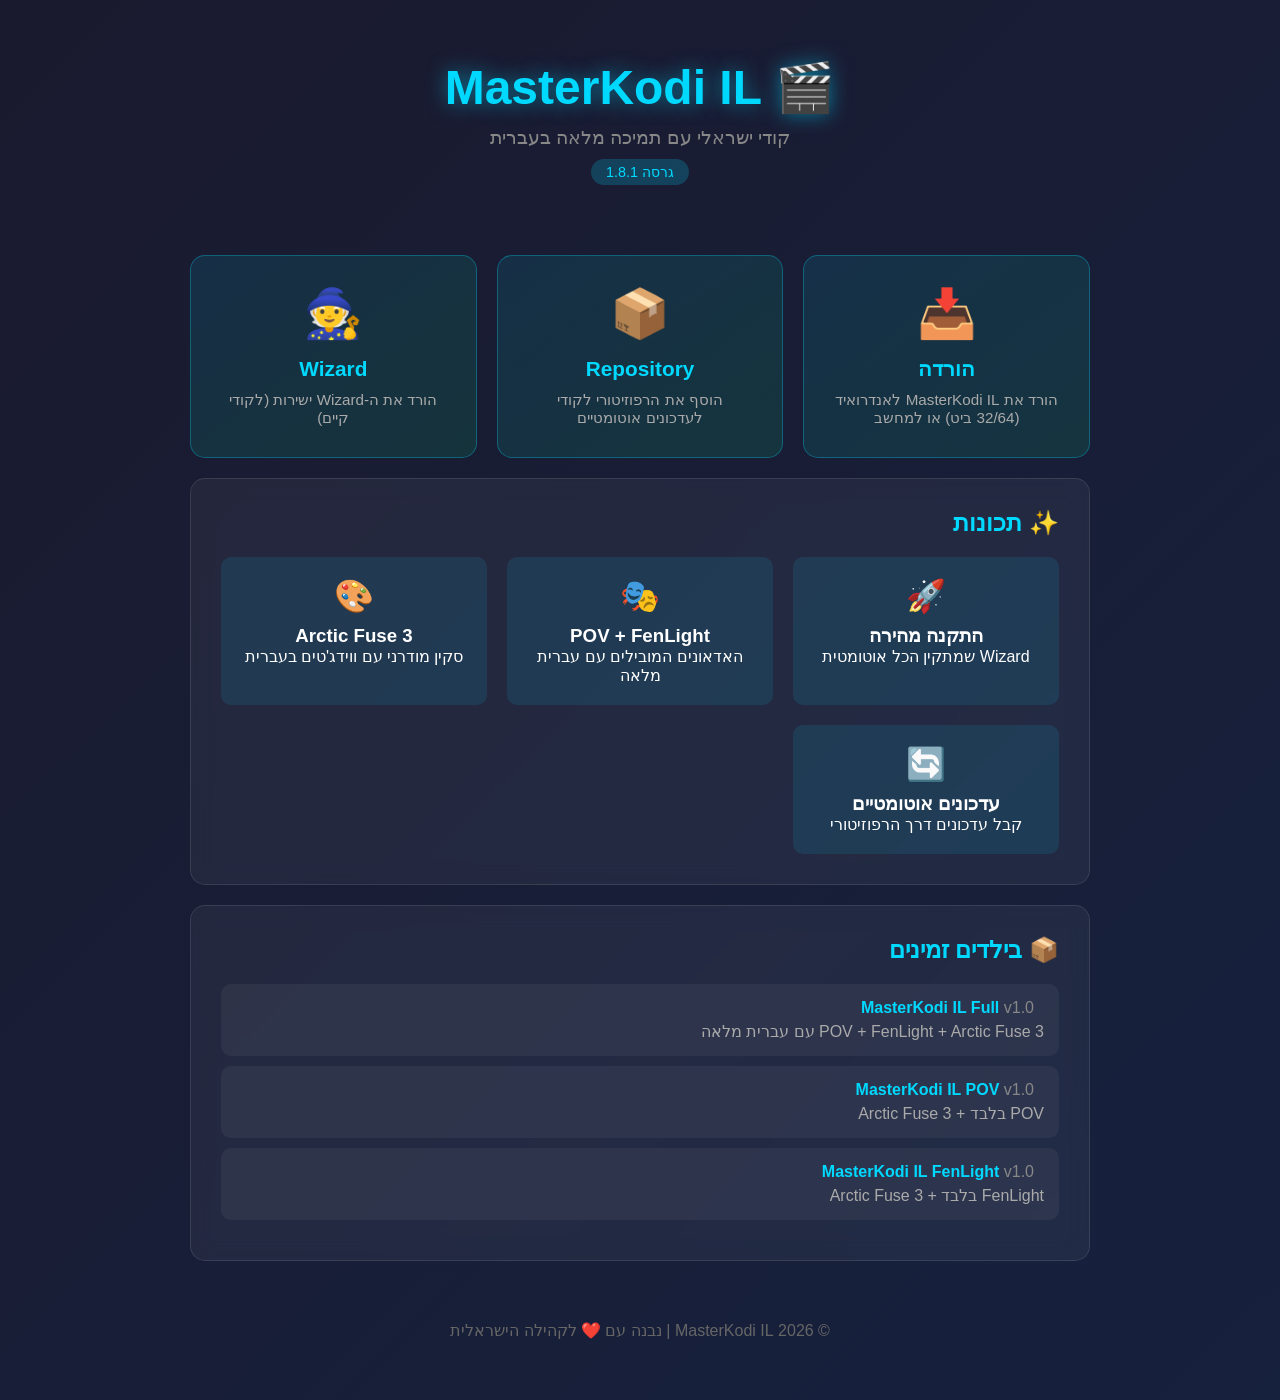
==== index.html @ cc1a4acd "Add MasterKodi IL repository and wizard files - Created repository.masterkodi.il.zip containing the " ====
<!DOCTYPE html>
<html lang="he" dir="rtl">
<head>
    <meta charset="UTF-8">
    <meta name="viewport" content="width=device-width, initial-scale=1.0">
    <title>MasterKodi IL</title>
    <style>
        * { margin: 0; padding: 0; box-sizing: border-box; }
        body {
            font-family: 'Segoe UI', Tahoma, Geneva, Verdana, sans-serif;
            background: linear-gradient(135deg, #1a1a2e 0%, #16213e 100%);
            color: #fff;
            min-height: 100vh;
            padding: 20px;
        }
        .container { max-width: 900px; margin: 0 auto; }
        header { text-align: center; padding: 40px 0; }
        h1 {
            font-size: 3em;
            color: #00d9ff;
            margin-bottom: 10px;
            text-shadow: 0 0 20px rgba(0, 217, 255, 0.5);
        }
        .subtitle { color: #888; font-size: 1.2em; }
        .section {
            background: rgba(255, 255, 255, 0.05);
            border-radius: 15px;
            padding: 30px;
            margin: 20px 0;
            backdrop-filter: blur(10px);
            border: 1px solid rgba(255, 255, 255, 0.1);
        }
        .section h2 { color: #00d9ff; margin-bottom: 20px; font-size: 1.5em; }
        .nav-grid {
            display: grid;
            grid-template-columns: repeat(auto-fit, minmax(250px, 1fr));
            gap: 20px;
            margin-top: 30px;
        }
        .nav-card {
            background: linear-gradient(145deg, rgba(0, 217, 255, 0.1), rgba(0, 255, 136, 0.1));
            border: 1px solid rgba(0, 217, 255, 0.3);
            border-radius: 15px;
            padding: 30px;
            text-align: center;
            text-decoration: none;
            color: #fff;
            transition: all 0.3s;
        }
        .nav-card:hover {
            transform: translateY(-5px);
            box-shadow: 0 10px 30px rgba(0, 217, 255, 0.3);
            border-color: #00d9ff;
        }
        .nav-card .icon { font-size: 3em; margin-bottom: 15px; }
        .nav-card h3 { color: #00d9ff; margin-bottom: 10px; font-size: 1.3em; }
        .nav-card p { color: #aaa; font-size: 0.95em; }
        .features {
            display: grid;
            grid-template-columns: repeat(auto-fit, minmax(200px, 1fr));
            gap: 20px;
        }
        .feature {
            background: rgba(0, 217, 255, 0.1);
            padding: 20px;
            border-radius: 10px;
            text-align: center;
        }
        .feature-icon { font-size: 2em; margin-bottom: 10px; }
        footer {
            text-align: center;
            padding: 40px 0;
            color: #666;
        }
        .version-badge {
            display: inline-block;
            background: rgba(0, 217, 255, 0.2);
            color: #00d9ff;
            padding: 5px 15px;
            border-radius: 20px;
            font-size: 0.9em;
            margin-top: 10px;
        }
    </style>
</head>
<body>
    <div class="container">
        <header>
            <h1>🎬 MasterKodi IL</h1>
            <p class="subtitle">קודי ישראלי עם תמיכה מלאה בעברית</p>
            <span class="version-badge">גרסה 1.8.1</span>
        </header>

        <div class="nav-grid">
            <a href="download/" class="nav-card">
                <div class="icon">📥</div>
                <h3>הורדה</h3>
                <p>הורד את MasterKodi IL לאנדרואיד (32/64 ביט) או למחשב</p>
            </a>
            <a href="repository/" class="nav-card">
                <div class="icon">📦</div>
                <h3>Repository</h3>
                <p>הוסף את הרפוזיטורי לקודי לעדכונים אוטומטיים</p>
            </a>
            <a href="wizard/" class="nav-card">
                <div class="icon">🧙</div>
                <h3>Wizard</h3>
                <p>הורד את ה-Wizard ישירות (לקודי קיים)</p>
            </a>
        </div>

        <div class="section">
            <h2>✨ תכונות</h2>
            <div class="features">
                <div class="feature">
                    <div class="feature-icon">🚀</div>
                    <h3>התקנה מהירה</h3>
                    <p>Wizard שמתקין הכל אוטומטית</p>
                </div>
                <div class="feature">
                    <div class="feature-icon">🎭</div>
                    <h3>POV + FenLight</h3>
                    <p>האדאונים המובילים עם עברית מלאה</p>
                </div>
                <div class="feature">
                    <div class="feature-icon">🎨</div>
                    <h3>Arctic Fuse 3</h3>
                    <p>סקין מודרני עם ווידג'טים בעברית</p>
                </div>
                <div class="feature">
                    <div class="feature-icon">🔄</div>
                    <h3>עדכונים אוטומטיים</h3>
                    <p>קבל עדכונים דרך הרפוזיטורי</p>
                </div>
            </div>
        </div>

        <div class="section">
            <h2>📦 בילדים זמינים</h2>
            <ul style="list-style: none;">
                <li style="background: rgba(255,255,255,0.05); padding: 15px; margin: 10px 0; border-radius: 10px;">
                    <strong style="color: #00d9ff;">MasterKodi IL Full</strong>
                    <span style="color: #888; margin-right: 10px;">v1.0</span>
                    <p style="color: #aaa; margin-top: 5px;">POV + FenLight + Arctic Fuse 3 עם עברית מלאה</p>
                </li>
                <li style="background: rgba(255,255,255,0.05); padding: 15px; margin: 10px 0; border-radius: 10px;">
                    <strong style="color: #00d9ff;">MasterKodi IL POV</strong>
                    <span style="color: #888; margin-right: 10px;">v1.0</span>
                    <p style="color: #aaa; margin-top: 5px;">POV בלבד + Arctic Fuse 3</p>
                </li>
                <li style="background: rgba(255,255,255,0.05); padding: 15px; margin: 10px 0; border-radius: 10px;">
                    <strong style="color: #00d9ff;">MasterKodi IL FenLight</strong>
                    <span style="color: #888; margin-right: 10px;">v1.0</span>
                    <p style="color: #aaa; margin-top: 5px;">FenLight בלבד + Arctic Fuse 3</p>
                </li>
            </ul>
        </div>

        <footer>
            <p>© 2026 MasterKodi IL | נבנה עם ❤️ לקהילה הישראלית</p>
        </footer>
    </div>
</body>
</html>
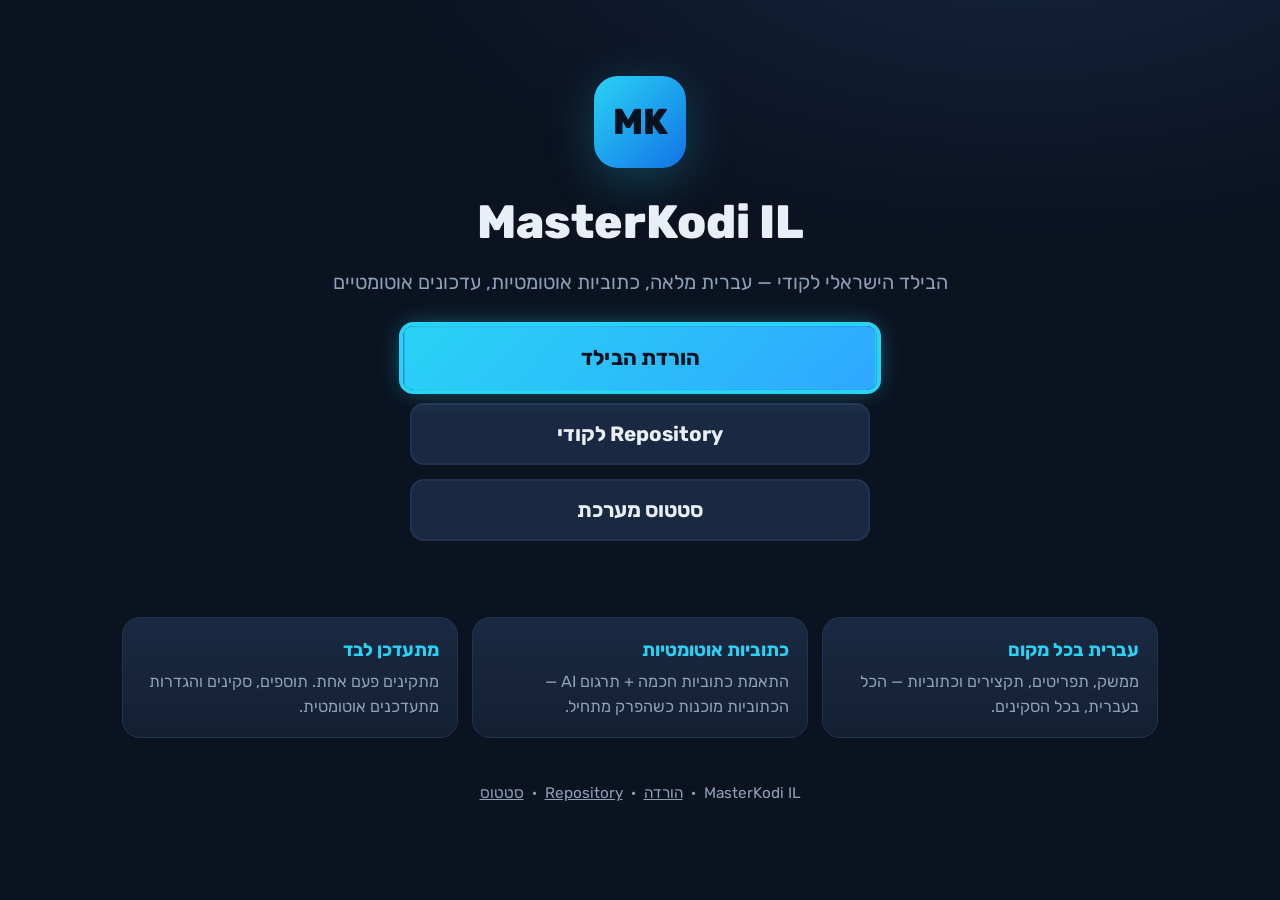
==== commit 9d377d04: "site redesign: TV-first design system + live status everywhere - assets/site.css: shared design syst" ====
--- a/index.html
+++ b/index.html
@@ -1,164 +1,65 @@
 <!DOCTYPE html>
 <html lang="he" dir="rtl">
 <head>
-    <meta charset="UTF-8">
-    <meta name="viewport" content="width=device-width, initial-scale=1.0">
-    <title>MasterKodi IL</title>
-    <style>
-        * { margin: 0; padding: 0; box-sizing: border-box; }
-        body {
-            font-family: 'Segoe UI', Tahoma, Geneva, Verdana, sans-serif;
-            background: linear-gradient(135deg, #1a1a2e 0%, #16213e 100%);
-            color: #fff;
-            min-height: 100vh;
-            padding: 20px;
-        }
-        .container { max-width: 900px; margin: 0 auto; }
-        header { text-align: center; padding: 40px 0; }
-        h1 {
-            font-size: 3em;
-            color: #00d9ff;
-            margin-bottom: 10px;
-            text-shadow: 0 0 20px rgba(0, 217, 255, 0.5);
-        }
-        .subtitle { color: #888; font-size: 1.2em; }
-        .section {
-            background: rgba(255, 255, 255, 0.05);
-            border-radius: 15px;
-            padding: 30px;
-            margin: 20px 0;
-            backdrop-filter: blur(10px);
-            border: 1px solid rgba(255, 255, 255, 0.1);
-        }
-        .section h2 { color: #00d9ff; margin-bottom: 20px; font-size: 1.5em; }
-        .nav-grid {
-            display: grid;
-            grid-template-columns: repeat(auto-fit, minmax(250px, 1fr));
-            gap: 20px;
-            margin-top: 30px;
-        }
-        .nav-card {
-            background: linear-gradient(145deg, rgba(0, 217, 255, 0.1), rgba(0, 255, 136, 0.1));
-            border: 1px solid rgba(0, 217, 255, 0.3);
-            border-radius: 15px;
-            padding: 30px;
-            text-align: center;
-            text-decoration: none;
-            color: #fff;
-            transition: all 0.3s;
-        }
-        .nav-card:hover {
-            transform: translateY(-5px);
-            box-shadow: 0 10px 30px rgba(0, 217, 255, 0.3);
-            border-color: #00d9ff;
-        }
-        .nav-card .icon { font-size: 3em; margin-bottom: 15px; }
-        .nav-card h3 { color: #00d9ff; margin-bottom: 10px; font-size: 1.3em; }
-        .nav-card p { color: #aaa; font-size: 0.95em; }
-        .features {
-            display: grid;
-            grid-template-columns: repeat(auto-fit, minmax(200px, 1fr));
-            gap: 20px;
-        }
-        .feature {
-            background: rgba(0, 217, 255, 0.1);
-            padding: 20px;
-            border-radius: 10px;
-            text-align: center;
-        }
-        .feature-icon { font-size: 2em; margin-bottom: 10px; }
-        footer {
-            text-align: center;
-            padding: 40px 0;
-            color: #666;
-        }
-        .version-badge {
-            display: inline-block;
-            background: rgba(0, 217, 255, 0.2);
-            color: #00d9ff;
-            padding: 5px 15px;
-            border-radius: 20px;
-            font-size: 0.9em;
-            margin-top: 10px;
-        }
-    </style>
+<meta charset="UTF-8">
+<meta name="viewport" content="width=device-width, initial-scale=1.0">
+<title>MasterKodi IL — הבילד הישראלי לקודי</title>
+<link rel="preconnect" href="https://fonts.gstatic.com" crossorigin>
+<link href="https://fonts.googleapis.com/css2?family=Rubik:wght@400;600;700;800&display=swap" rel="stylesheet">
+<link rel="stylesheet" href="assets/site.css">
+<style>
+  .hero { text-align: center; padding: 48px 0 34px; }
+  .hero .biglogo {
+    width: 92px; height: 92px; border-radius: 24px; margin: 0 auto 18px;
+    background: linear-gradient(135deg, var(--accent) 0%, #1273e6 100%);
+    display: grid; place-items: center; font-weight: 800; font-size: 2rem; color: #06121f;
+    box-shadow: 0 12px 50px rgba(41,211,245,.25);
+  }
+  .hero h1 { font-size: 2.6rem; font-weight: 800; }
+  .hero p { color: var(--muted); font-size: 1.1rem; margin-top: 8px; }
+  .cta { display: flex; flex-direction: column; gap: 14px; max-width: 460px; margin: 30px auto 0; }
+  .feat { display: grid; gap: 14px; margin-top: 42px; }
+  @media (min-width: 760px) { .feat { grid-template-columns: repeat(3, 1fr); } }
+  .feat .card { padding: 18px; }
+  .feat h3 { font-size: 1.02rem; margin-bottom: 4px; color: var(--accent); }
+  .feat p { font-size: .9rem; color: var(--muted); }
+</style>
 </head>
 <body>
-    <div class="container">
-        <header>
-            <h1>🎬 MasterKodi IL</h1>
-            <p class="subtitle">קודי ישראלי עם תמיכה מלאה בעברית</p>
-            <span class="version-badge">גרסה 1.8.1</span>
-        </header>
+<div class="wrap">
 
-        <div class="nav-grid">
-            <a href="download/" class="nav-card">
-                <div class="icon">📥</div>
-                <h3>הורדה</h3>
-                <p>הורד את MasterKodi IL לאנדרואיד (32/64 ביט) או למחשב</p>
-            </a>
-            <a href="repository/" class="nav-card">
-                <div class="icon">📦</div>
-                <h3>Repository</h3>
-                <p>הוסף את הרפוזיטורי לקודי לעדכונים אוטומטיים</p>
-            </a>
-            <a href="wizard/" class="nav-card">
-                <div class="icon">🧙</div>
-                <h3>Wizard</h3>
-                <p>הורד את ה-Wizard ישירות (לקודי קיים)</p>
-            </a>
-        </div>
+  <div class="hero">
+    <div class="biglogo">MK</div>
+    <h1>MasterKodi IL</h1>
+    <p>הבילד הישראלי לקודי — עברית מלאה, כתוביות אוטומטיות, עדכונים אוטומטיים</p>
 
-        <div class="section">
-            <h2>✨ תכונות</h2>
-            <div class="features">
-                <div class="feature">
-                    <div class="feature-icon">🚀</div>
-                    <h3>התקנה מהירה</h3>
-                    <p>Wizard שמתקין הכל אוטומטית</p>
-                </div>
-                <div class="feature">
-                    <div class="feature-icon">🎭</div>
-                    <h3>POV + FenLight</h3>
-                    <p>האדאונים המובילים עם עברית מלאה</p>
-                </div>
-                <div class="feature">
-                    <div class="feature-icon">🎨</div>
-                    <h3>Arctic Fuse 3</h3>
-                    <p>סקין מודרני עם ווידג'טים בעברית</p>
-                </div>
-                <div class="feature">
-                    <div class="feature-icon">🔄</div>
-                    <h3>עדכונים אוטומטיים</h3>
-                    <p>קבל עדכונים דרך הרפוזיטורי</p>
-                </div>
-            </div>
-        </div>
+    <div class="cta">
+      <a class="btn" id="firstfocus" href="download/">הורדת הבילד</a>
+      <a class="btn secondary" href="repository/">Repository לקודי</a>
+      <a class="btn secondary" href="status/">סטטוס מערכת</a>
+    </div>
+  </div>
 
-        <div class="section">
-            <h2>📦 בילדים זמינים</h2>
-            <ul style="list-style: none;">
-                <li style="background: rgba(255,255,255,0.05); padding: 15px; margin: 10px 0; border-radius: 10px;">
-                    <strong style="color: #00d9ff;">MasterKodi IL Full</strong>
-                    <span style="color: #888; margin-right: 10px;">v1.0</span>
-                    <p style="color: #aaa; margin-top: 5px;">POV + FenLight + Arctic Fuse 3 עם עברית מלאה</p>
-                </li>
-                <li style="background: rgba(255,255,255,0.05); padding: 15px; margin: 10px 0; border-radius: 10px;">
-                    <strong style="color: #00d9ff;">MasterKodi IL POV</strong>
-                    <span style="color: #888; margin-right: 10px;">v1.0</span>
-                    <p style="color: #aaa; margin-top: 5px;">POV בלבד + Arctic Fuse 3</p>
-                </li>
-                <li style="background: rgba(255,255,255,0.05); padding: 15px; margin: 10px 0; border-radius: 10px;">
-                    <strong style="color: #00d9ff;">MasterKodi IL FenLight</strong>
-                    <span style="color: #888; margin-right: 10px;">v1.0</span>
-                    <p style="color: #aaa; margin-top: 5px;">FenLight בלבד + Arctic Fuse 3</p>
-                </li>
-            </ul>
-        </div>
+  <div class="feat">
+    <div class="card">
+      <h3>עברית בכל מקום</h3>
+      <p>ממשק, תפריטים, תקצירים וכתוביות — הכל בעברית, בכל הסקינים.</p>
+    </div>
+    <div class="card">
+      <h3>כתוביות אוטומטיות</h3>
+      <p>התאמת כתוביות חכמה + תרגום AI — הכתוביות מוכנות כשהפרק מתחיל.</p>
+    </div>
+    <div class="card">
+      <h3>מתעדכן לבד</h3>
+      <p>מתקינים פעם אחת. תוספים, סקינים והגדרות מתעדכנים אוטומטית.</p>
+    </div>
+  </div>
 
-        <footer>
-            <p>© 2026 MasterKodi IL | נבנה עם ❤️ לקהילה הישראלית</p>
-        </footer>
-    </div>
+  <div class="footer">MasterKodi IL &nbsp;·&nbsp; <a href="download/">הורדה</a> &nbsp;·&nbsp; <a href="repository/">Repository</a> &nbsp;·&nbsp; <a href="status/">סטטוס</a></div>
+</div>
+<script>
+  var f = document.getElementById('firstfocus');
+  if (f) setTimeout(function () { f.focus(); }, 300);
+</script>
 </body>
 </html>
--- a/assets/site.css
+++ b/assets/site.css
@@ -0,0 +1,104 @@
+/* MasterKodi IL — shared design system (TV-first, RTL, dark) */
+:root {
+  --bg: #0b1220;
+  --bg2: #0e1729;
+  --card: #141f33;
+  --card-hi: #1a2942;
+  --line: #23334f;
+  --text: #e9eef7;
+  --muted: #8fa0b8;
+  --muted: #8ea0b8;
+  --accent: #29d3f5;
+  --accent-deep: #0ea5c9;
+  --good: #34d399;
+  --warn: #fbbf24;
+  --bad: #f87171;
+  --radius: 18px;
+  --focus: 0 0 0 4px var(--accent), 0 0 24px rgba(41,211,245,.45);
+}
+* { margin: 0; padding: 0; box-sizing: border-box; }
+html { font-size: 18px; }
+body {
+  font-family: 'Rubik', 'Segoe UI', 'Noto Sans Hebrew', Arial, sans-serif;
+  background: radial-gradient(1200px 600px at 80% -10%, #14243f 0%, var(--bg) 55%) fixed, var(--bg);
+  color: var(--text);
+  direction: rtl;
+  min-height: 100vh;
+  line-height: 1.55;
+  -webkit-font-smoothing: antialiased;
+}
+.wrap { max-width: 1080px; margin: 0 auto; padding: 28px 22px 60px; }
+
+/* header */
+.site-head { display: flex; align-items: center; gap: 14px; padding: 6px 0 22px; }
+.site-head .logo {
+  width: 46px; height: 46px; border-radius: 12px; flex: none;
+  background: linear-gradient(135deg, var(--accent) 0%, #1273e6 100%);
+  display: grid; place-items: center; font-weight: 800; font-size: 1.15rem; color: #06121f;
+}
+.site-head .t1 { font-size: 1.25rem; font-weight: 700; letter-spacing: .2px; }
+.site-head .t2 { font-size: .8rem; color: var(--muted); margin-top: -3px; }
+.site-head .spacer { flex: 1; }
+
+h1.page { font-size: 2rem; font-weight: 800; margin: 6px 0 4px; }
+p.lead { color: var(--muted); margin-bottom: 26px; font-size: 1.02rem; }
+
+/* cards */
+.card {
+  background: linear-gradient(180deg, var(--card-hi) 0%, var(--card) 100%);
+  border: 1px solid var(--line);
+  border-radius: var(--radius);
+  padding: 22px;
+}
+.grid { display: grid; gap: 18px; }
+@media (min-width: 760px) { .grid.g2 { grid-template-columns: 1fr 1fr; } }
+
+/* buttons — TV-first: big, focusable, thick focus ring */
+.btn {
+  display: flex; align-items: center; justify-content: center; gap: 10px;
+  min-height: 62px; padding: 12px 26px;
+  border-radius: 14px; border: 2px solid transparent;
+  font-size: 1.15rem; font-weight: 700; text-decoration: none; cursor: pointer;
+  color: #06121f; background: linear-gradient(135deg, var(--accent) 0%, #2ea8ff 100%);
+  transition: transform .12s ease, box-shadow .12s ease;
+}
+.btn.secondary { background: var(--card-hi); color: var(--text); border-color: var(--line); }
+.btn:hover { transform: translateY(-1px); }
+.btn:focus-visible, .btn:focus {
+  outline: none; box-shadow: var(--focus); transform: scale(1.03); z-index: 2; position: relative;
+}
+a:focus-visible, summary:focus-visible, a:focus, summary:focus { outline: none; box-shadow: var(--focus); border-radius: 10px; }
+
+/* status badges */
+.badge {
+  display: inline-flex; align-items: center; gap: 8px;
+  font-size: .86rem; font-weight: 600; padding: 5px 12px; border-radius: 999px;
+  border: 1px solid var(--line); background: var(--bg2); color: var(--muted);
+}
+.badge.good { color: var(--good); border-color: rgba(52,211,153,.35); background: rgba(52,211,153,.08); }
+.badge.warn { color: var(--warn); border-color: rgba(251,191,36,.4); background: rgba(251,191,36,.08); }
+.badge .dot { width: 9px; height: 9px; border-radius: 50%; background: currentColor; flex: none; }
+.badge.warn .dot { animation: pulse 1.1s ease-in-out infinite; }
+@keyframes pulse { 0%,100% { opacity: 1; } 50% { opacity: .25; } }
+
+/* misc */
+.muted { color: var(--muted); }
+.mono { font-family: Consolas, Menlo, monospace; direction: ltr; unicode-bidi: embed; }
+.footer { margin-top: 44px; color: var(--muted); font-size: .85rem; text-align: center; }
+.footer a { color: var(--muted); }
+hr.sep { border: 0; border-top: 1px solid var(--line); margin: 26px 0; }
+
+/* tables */
+table.clean { width: 100%; border-collapse: collapse; font-size: .98rem; }
+table.clean th, table.clean td { padding: 10px 12px; text-align: right; border-bottom: 1px solid var(--line); }
+table.clean th { color: var(--muted); font-weight: 600; font-size: .85rem; }
+table.clean tr:last-child td { border-bottom: 0; }
+
+details.dev { border: 1px solid var(--line); border-radius: var(--radius); background: var(--card); }
+details.dev summary {
+  list-style: none; cursor: pointer; padding: 18px 22px; font-weight: 700; font-size: 1.05rem;
+  display: flex; align-items: center; gap: 10px; min-height: 58px;
+}
+details.dev summary::-webkit-details-marker { display: none; }
+details.dev[open] summary { border-bottom: 1px solid var(--line); }
+details.dev .inner { padding: 6px 22px 18px; }
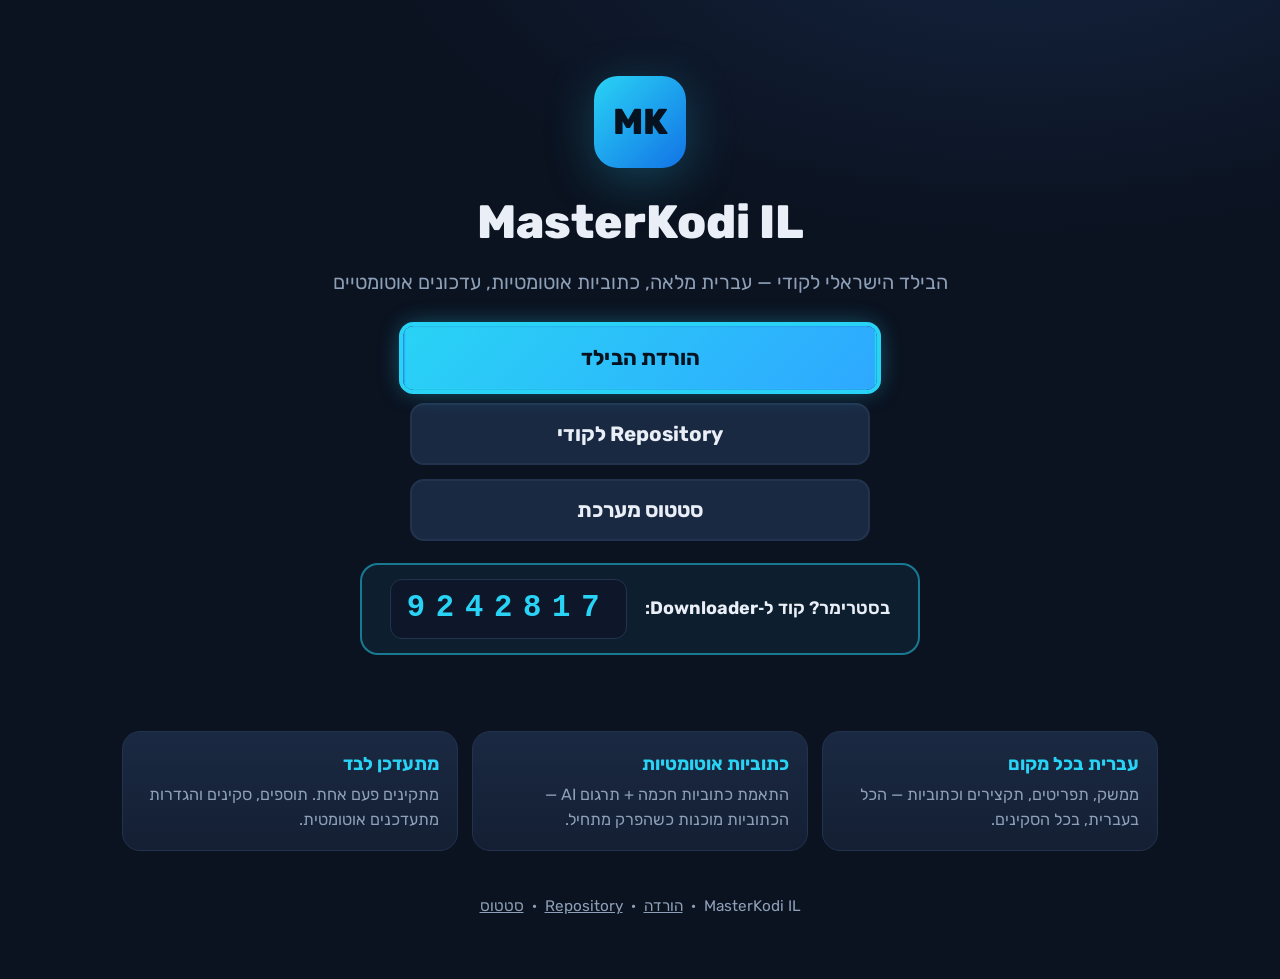
==== commit fdf2b78b: "download+index: Downloader code 9242817 strip, bottom-aligned buttons, device table full-width Co-Au" ====
--- a/index.html
+++ b/index.html
@@ -21,6 +21,18 @@
   .feat { display: grid; gap: 14px; margin-top: 42px; }
   @media (min-width: 760px) { .feat { grid-template-columns: repeat(3, 1fr); } }
   .feat .card { padding: 18px; }
+  .dlcode {
+    display: flex; flex-wrap: wrap; align-items: center; justify-content: center; gap: 10px 18px;
+    border: 2px solid rgba(41,211,245,.5); background: rgba(41,211,245,.07);
+    border-radius: var(--radius); padding: 14px 20px; margin: 22px auto 0; max-width: 560px; text-align: center;
+  }
+  .dlcode .lbl { font-size: 1rem; font-weight: 600; }
+  .dlcode .code {
+    font-family: Consolas, Menlo, monospace; direction: ltr;
+    font-size: 1.7rem; font-weight: 800; letter-spacing: .35em; padding-inline-start: .35em;
+    color: var(--accent); background: var(--bg2); border: 1px solid var(--line);
+    border-radius: 12px; padding: 5px 16px;
+  }
   .feat h3 { font-size: 1.02rem; margin-bottom: 4px; color: var(--accent); }
   .feat p { font-size: .9rem; color: var(--muted); }
 </style>
@@ -37,6 +49,11 @@
       <a class="btn" id="firstfocus" href="download/">הורדת הבילד</a>
       <a class="btn secondary" href="repository/">Repository לקודי</a>
       <a class="btn secondary" href="status/">סטטוס מערכת</a>
+    </div>
+
+    <div class="dlcode">
+      <span class="lbl">בסטרימר? קוד ל‑<b>Downloader</b>:</span>
+      <span class="code">9242817</span>
     </div>
   </div>
 
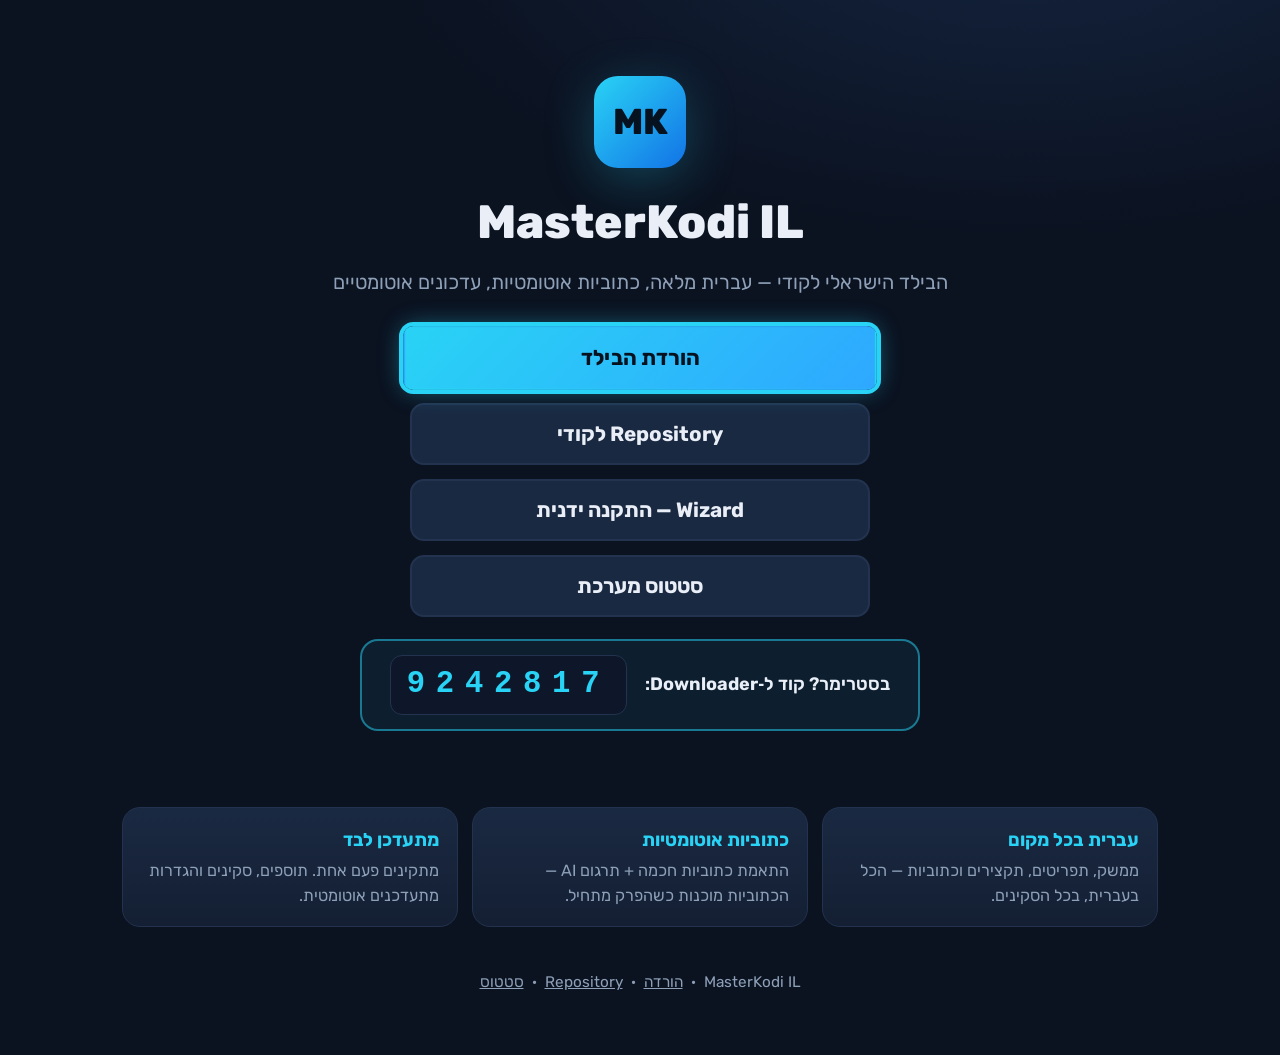
==== commit 782dfef8: "auto-sync wizard endpoint to manifest version (3h cron) + wizard link on home; manual sync to 2.4.83" ====
--- a/index.html
+++ b/index.html
@@ -48,6 +48,7 @@
     <div class="cta">
       <a class="btn" id="firstfocus" href="download/">הורדת הבילד</a>
       <a class="btn secondary" href="repository/">Repository לקודי</a>
+      <a class="btn secondary" href="wizard/">Wizard — התקנה ידנית</a>
       <a class="btn secondary" href="status/">סטטוס מערכת</a>
     </div>
 
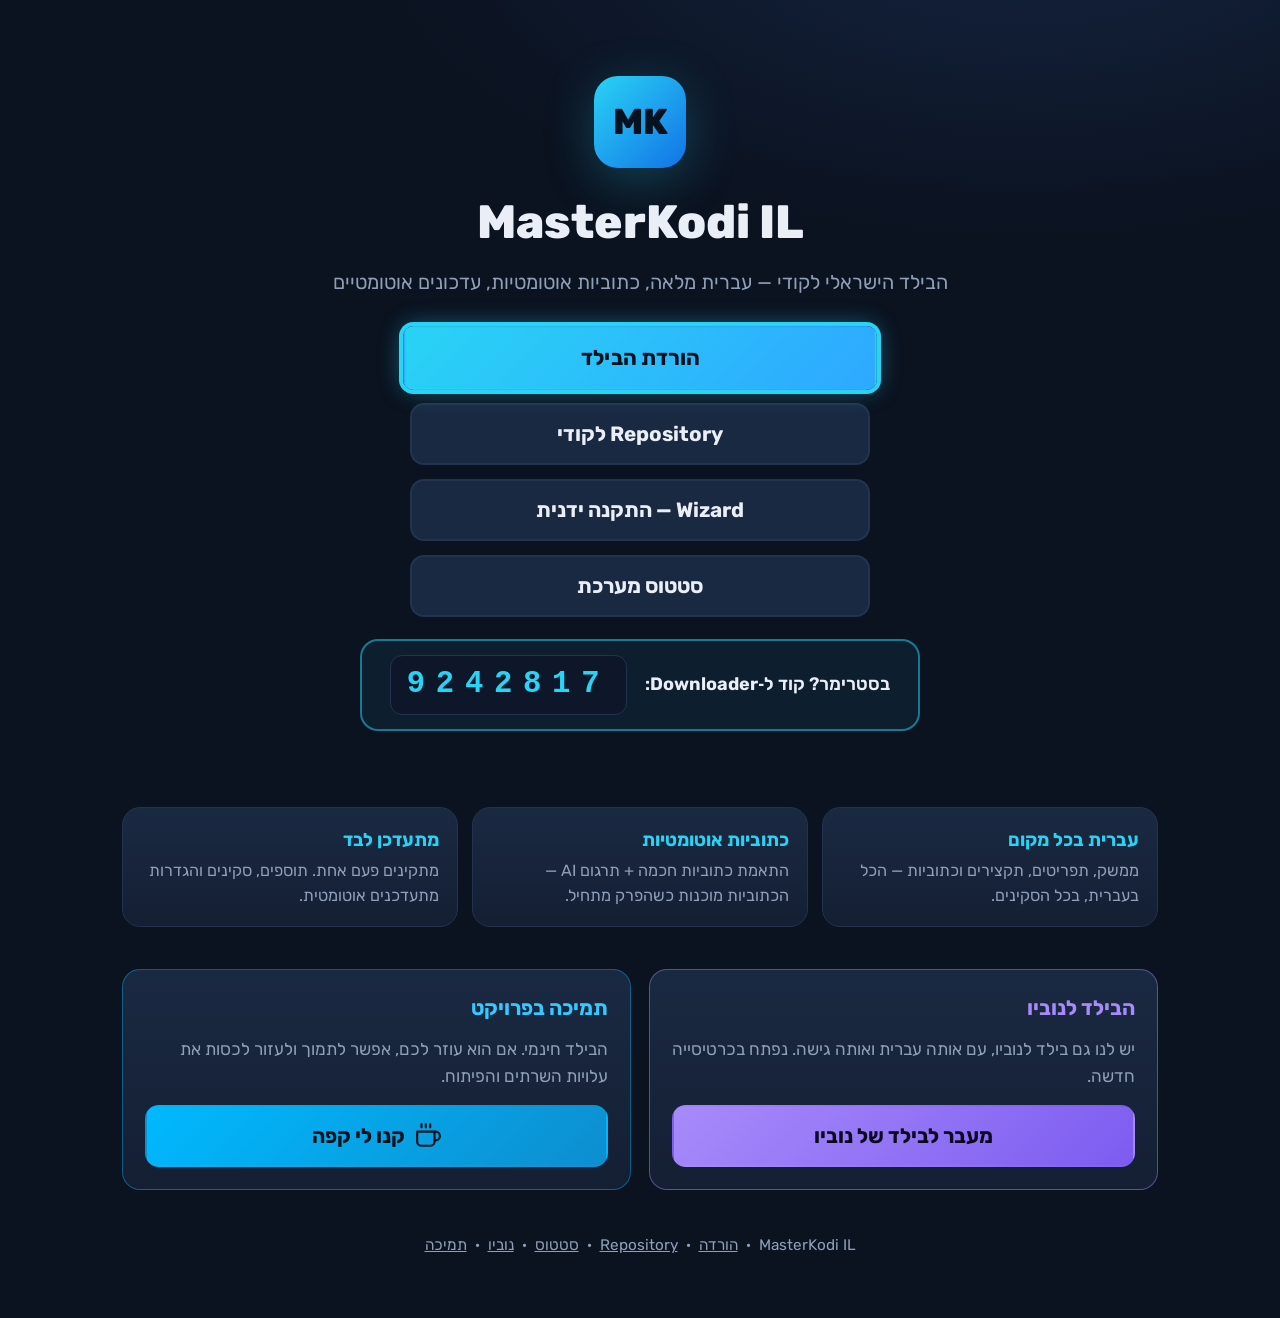
==== commit b5cb21d3: "site: link the Nuvio build and add a Ko-fi support link Two new cards on the landing page, plus foot" ====
--- a/index.html
+++ b/index.html
@@ -35,6 +35,32 @@
   }
   .feat h3 { font-size: 1.02rem; margin-bottom: 4px; color: var(--accent); }
   .feat p { font-size: .9rem; color: var(--muted); }
+
+  /* second build + support -- side by side on wide screens, stacked on TV/mobile */
+  .more { display: grid; gap: 18px; margin-top: 42px; }
+  @media (min-width: 760px) { .more { grid-template-columns: 1fr 1fr; } }
+  .more .card { display: flex; flex-direction: column; gap: 12px; }
+  .more h3 { font-size: 1.15rem; }
+  .more p { color: var(--muted); font-size: .95rem; flex: 1; }
+  .more .btn { margin-top: 4px; }
+
+  /* Nuvio gets violet, NOT the site cyan: it is a separate build and must not
+     read as part of MasterKodi */
+  .nuvio { border-color: rgba(167,139,250,.45); }
+  .nuvio h3 { color: #a78bfa; }
+  .nuvio .btn { background: linear-gradient(135deg, #a78bfa 0%, #7c5cf0 100%); color: #0d0820; }
+  .nuvio .btn:focus-visible, .nuvio .btn:focus {
+    box-shadow: 0 0 0 4px #a78bfa, 0 0 24px rgba(167,139,250,.45);
+  }
+
+  /* Ko-fi keeps its own brand blue so the button still reads as Ko-fi */
+  .kofi { border-color: rgba(0,185,254,.40); }
+  .kofi h3 { color: #37c8ff; }
+  .kofi .btn { background: linear-gradient(135deg, #00b9fe 0%, #0d8ecf 100%); color: #04121c; }
+  .kofi .btn svg { width: 26px; height: 26px; flex: none; }
+  .kofi .btn:focus-visible, .kofi .btn:focus {
+    box-shadow: 0 0 0 4px #00b9fe, 0 0 24px rgba(0,185,254,.45);
+  }
 </style>
 </head>
 <body>
@@ -73,7 +99,34 @@
     </div>
   </div>
 
-  <div class="footer">MasterKodi IL &nbsp;·&nbsp; <a href="download/">הורדה</a> &nbsp;·&nbsp; <a href="repository/">Repository</a> &nbsp;·&nbsp; <a href="status/">סטטוס</a></div>
+  <div class="more">
+      <div class="card nuvio">
+        <h3>הבילד לנוביו</h3>
+        <p>יש לנו גם בילד לנוביו, עם אותה עברית ואותה גישה.
+           נפתח בכרטיסייה חדשה.</p>
+        <a class="btn" href="https://asafnuvio.asaf27064.workers.dev/"
+           target="_blank" rel="noopener">מעבר לבילד של נוביו</a>
+      </div>
+
+      <div class="card kofi">
+        <h3>תמיכה בפרויקט</h3>
+        <p>הבילד חינמי. אם הוא עוזר לכם, אפשר לתמוך ולעזור לכסות את עלויות
+           השרתים והפיתוח.</p>
+        <a class="btn" href="https://ko-fi.com/A6U326F2LR" target="_blank" rel="noopener">
+          <svg viewBox="0 0 24 24" fill="none" stroke="currentColor" stroke-width="2"
+               stroke-linecap="round" stroke-linejoin="round" aria-hidden="true">
+            <path d="M18 8h1a4 4 0 0 1 0 8h-1"></path>
+            <path d="M2 8h16v9a4 4 0 0 1-4 4H6a4 4 0 0 1-4-4Z"></path>
+            <line x1="6" y1="1" x2="6" y2="4"></line>
+            <line x1="10" y1="1" x2="10" y2="4"></line>
+            <line x1="14" y1="1" x2="14" y2="4"></line>
+          </svg>
+          קנו לי קפה
+        </a>
+      </div>
+    </div>
+
+  <div class="footer">MasterKodi IL &nbsp;·&nbsp; <a href="download/">הורדה</a> &nbsp;·&nbsp; <a href="repository/">Repository</a> &nbsp;·&nbsp; <a href="status/">סטטוס</a> &nbsp;·&nbsp; <a href="https://asafnuvio.asaf27064.workers.dev/" target="_blank" rel="noopener">נוביו</a> &nbsp;·&nbsp; <a href="https://ko-fi.com/A6U326F2LR" target="_blank" rel="noopener">תמיכה</a></div>
 </div>
 <script>
   var f = document.getElementById('firstfocus');
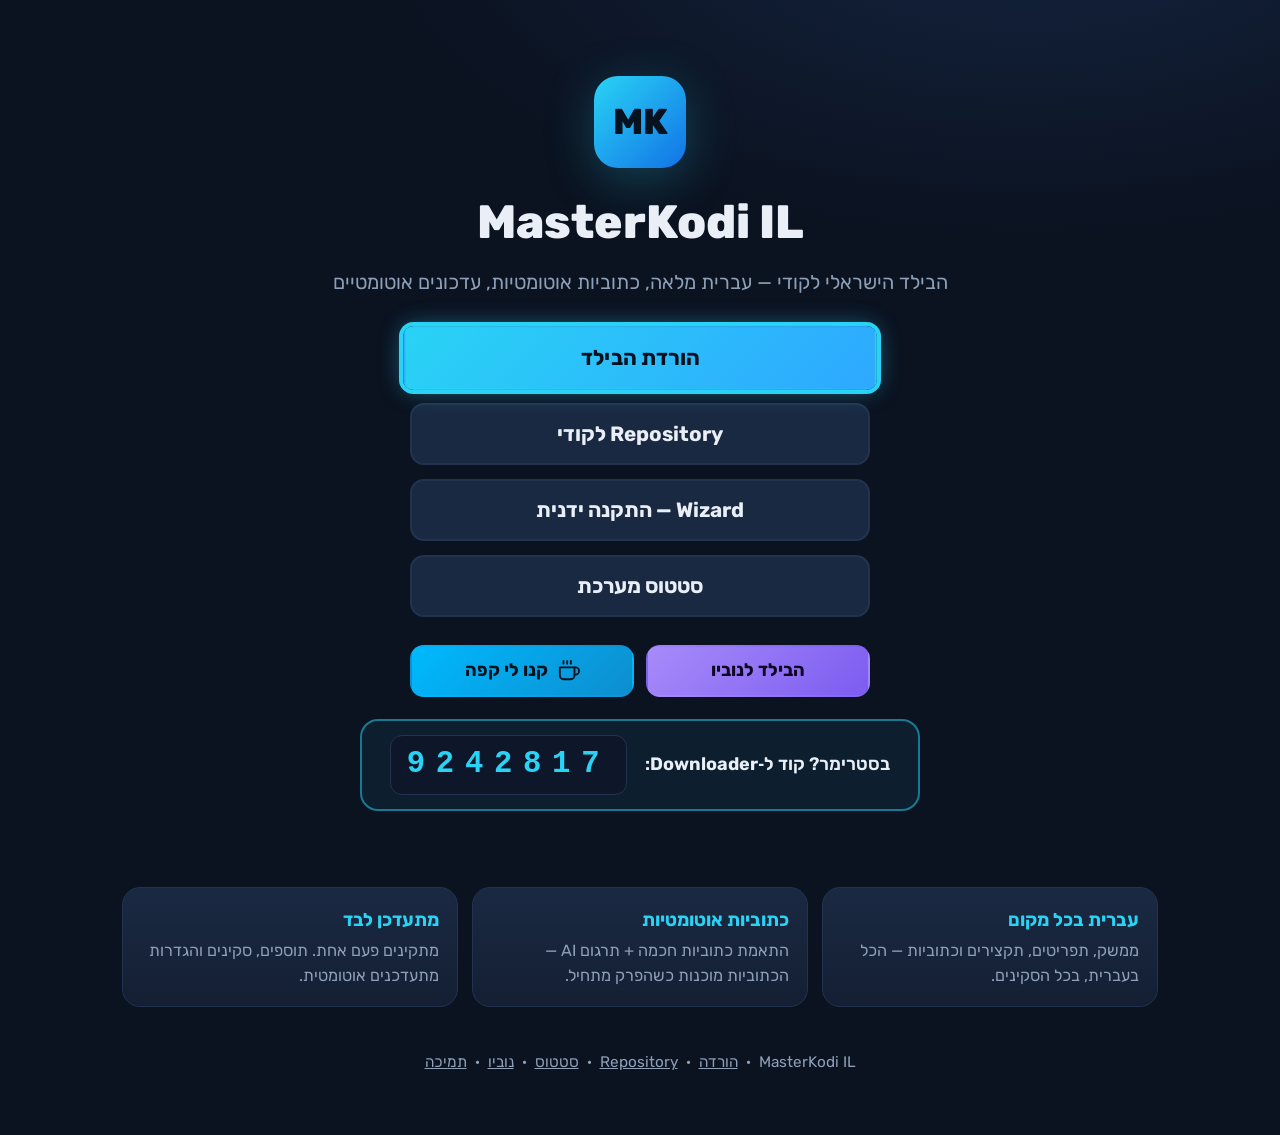
==== commit 5d796676: "site: move Nuvio + support into the hero so they need no scrolling Asaf: the links were below the fo" ====
--- a/index.html
+++ b/index.html
@@ -36,29 +36,21 @@
   .feat h3 { font-size: 1.02rem; margin-bottom: 4px; color: var(--accent); }
   .feat p { font-size: .9rem; color: var(--muted); }
 
-  /* second build + support -- side by side on wide screens, stacked on TV/mobile */
-  .more { display: grid; gap: 18px; margin-top: 42px; }
-  @media (min-width: 760px) { .more { grid-template-columns: 1fr 1fr; } }
-  .more .card { display: flex; flex-direction: column; gap: 12px; }
-  .more h3 { font-size: 1.15rem; }
-  .more p { color: var(--muted); font-size: .95rem; flex: 1; }
-  .more .btn { margin-top: 4px; }
+  /* Nuvio + support: a compact pair under the main CTAs, so they are reachable
+     without scrolling but never compete with "הורדת הבילד" */
+  .herolinks { display: grid; grid-template-columns: 1fr 1fr; gap: 12px; margin-top: 14px; }
+  .herolinks .btn { min-height: 52px; font-size: 1rem; padding: 10px 14px; }
+  .herolinks .btn svg { width: 22px; height: 22px; flex: none; }
 
-  /* Nuvio gets violet, NOT the site cyan: it is a separate build and must not
-     read as part of MasterKodi */
-  .nuvio { border-color: rgba(167,139,250,.45); }
-  .nuvio h3 { color: #a78bfa; }
-  .nuvio .btn { background: linear-gradient(135deg, #a78bfa 0%, #7c5cf0 100%); color: #0d0820; }
-  .nuvio .btn:focus-visible, .nuvio .btn:focus {
+  /* violet, NOT the site cyan: Nuvio is a separate build and must not read as
+     part of MasterKodi */
+  .btn.nuvio { background: linear-gradient(135deg, #a78bfa 0%, #7c5cf0 100%); color: #0d0820; }
+  .btn.nuvio:focus-visible, .btn.nuvio:focus {
     box-shadow: 0 0 0 4px #a78bfa, 0 0 24px rgba(167,139,250,.45);
   }
-
   /* Ko-fi keeps its own brand blue so the button still reads as Ko-fi */
-  .kofi { border-color: rgba(0,185,254,.40); }
-  .kofi h3 { color: #37c8ff; }
-  .kofi .btn { background: linear-gradient(135deg, #00b9fe 0%, #0d8ecf 100%); color: #04121c; }
-  .kofi .btn svg { width: 26px; height: 26px; flex: none; }
-  .kofi .btn:focus-visible, .kofi .btn:focus {
+  .btn.kofi { background: linear-gradient(135deg, #00b9fe 0%, #0d8ecf 100%); color: #04121c; }
+  .btn.kofi:focus-visible, .btn.kofi:focus {
     box-shadow: 0 0 0 4px #00b9fe, 0 0 24px rgba(0,185,254,.45);
   }
 </style>
@@ -76,6 +68,23 @@
       <a class="btn secondary" href="repository/">Repository לקודי</a>
       <a class="btn secondary" href="wizard/">Wizard — התקנה ידנית</a>
       <a class="btn secondary" href="status/">סטטוס מערכת</a>
+
+      <div class="herolinks">
+        <a class="btn nuvio" href="https://asafnuvio.asaf27064.workers.dev/"
+           target="_blank" rel="noopener">הבילד לנוביו</a>
+        <a class="btn kofi" href="https://ko-fi.com/A6U326F2LR"
+           target="_blank" rel="noopener">
+          <svg viewBox="0 0 24 24" fill="none" stroke="currentColor" stroke-width="2"
+               stroke-linecap="round" stroke-linejoin="round" aria-hidden="true">
+            <path d="M18 8h1a4 4 0 0 1 0 8h-1"></path>
+            <path d="M2 8h16v9a4 4 0 0 1-4 4H6a4 4 0 0 1-4-4Z"></path>
+            <line x1="6" y1="1" x2="6" y2="4"></line>
+            <line x1="10" y1="1" x2="10" y2="4"></line>
+            <line x1="14" y1="1" x2="14" y2="4"></line>
+          </svg>
+          קנו לי קפה
+        </a>
+      </div>
     </div>
 
     <div class="dlcode">
@@ -99,32 +108,6 @@
     </div>
   </div>
 
-  <div class="more">
-      <div class="card nuvio">
-        <h3>הבילד לנוביו</h3>
-        <p>יש לנו גם בילד לנוביו, עם אותה עברית ואותה גישה.
-           נפתח בכרטיסייה חדשה.</p>
-        <a class="btn" href="https://asafnuvio.asaf27064.workers.dev/"
-           target="_blank" rel="noopener">מעבר לבילד של נוביו</a>
-      </div>
-
-      <div class="card kofi">
-        <h3>תמיכה בפרויקט</h3>
-        <p>הבילד חינמי. אם הוא עוזר לכם, אפשר לתמוך ולעזור לכסות את עלויות
-           השרתים והפיתוח.</p>
-        <a class="btn" href="https://ko-fi.com/A6U326F2LR" target="_blank" rel="noopener">
-          <svg viewBox="0 0 24 24" fill="none" stroke="currentColor" stroke-width="2"
-               stroke-linecap="round" stroke-linejoin="round" aria-hidden="true">
-            <path d="M18 8h1a4 4 0 0 1 0 8h-1"></path>
-            <path d="M2 8h16v9a4 4 0 0 1-4 4H6a4 4 0 0 1-4-4Z"></path>
-            <line x1="6" y1="1" x2="6" y2="4"></line>
-            <line x1="10" y1="1" x2="10" y2="4"></line>
-            <line x1="14" y1="1" x2="14" y2="4"></line>
-          </svg>
-          קנו לי קפה
-        </a>
-      </div>
-    </div>
 
   <div class="footer">MasterKodi IL &nbsp;·&nbsp; <a href="download/">הורדה</a> &nbsp;·&nbsp; <a href="repository/">Repository</a> &nbsp;·&nbsp; <a href="status/">סטטוס</a> &nbsp;·&nbsp; <a href="https://asafnuvio.asaf27064.workers.dev/" target="_blank" rel="noopener">נוביו</a> &nbsp;·&nbsp; <a href="https://ko-fi.com/A6U326F2LR" target="_blank" rel="noopener">תמיכה</a></div>
 </div>
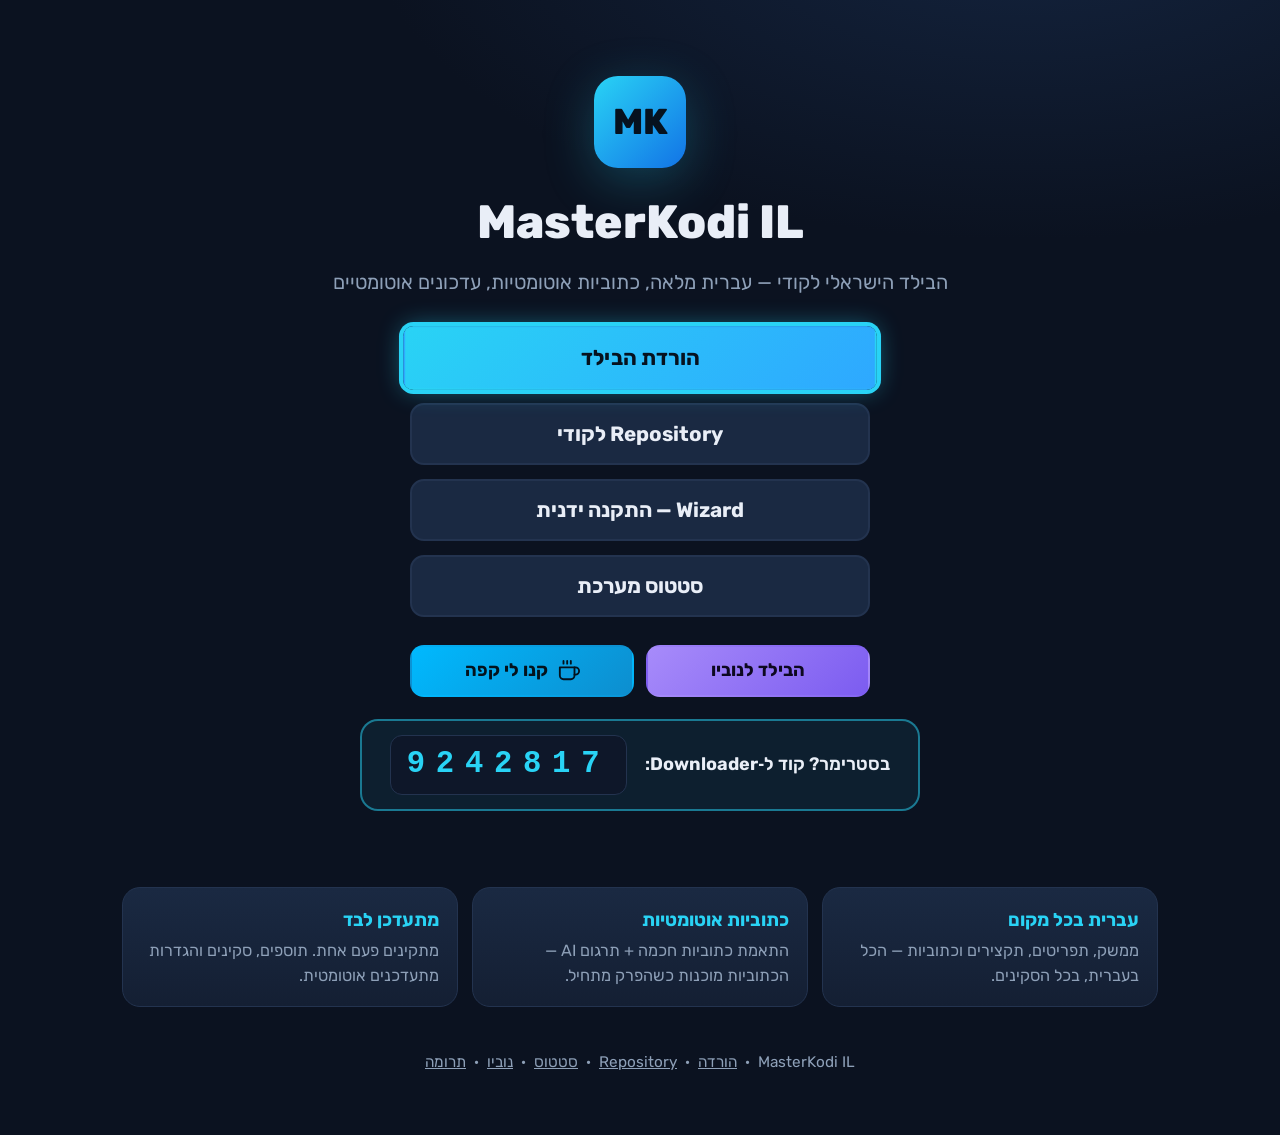
==== commit 1f5c2de4: "site: size the cup icon properly, bust the CSS cache, and say תרומה Asaf saw the coffee cup rendered" ====
--- a/index.html
+++ b/index.html
@@ -6,7 +6,7 @@
 <title>MasterKodi IL — הבילד הישראלי לקודי</title>
 <link rel="preconnect" href="https://fonts.gstatic.com" crossorigin>
 <link href="https://fonts.googleapis.com/css2?family=Rubik:wght@400;600;700;800&display=swap" rel="stylesheet">
-<link rel="stylesheet" href="assets/site.css">
+<link rel="stylesheet" href="assets/site.css?v=2">
 <style>
   .hero { text-align: center; padding: 48px 0 34px; }
   .hero .biglogo {
@@ -42,17 +42,6 @@
   .herolinks .btn { min-height: 52px; font-size: 1rem; padding: 10px 14px; }
   .herolinks .btn svg { width: 22px; height: 22px; flex: none; }
 
-  /* violet, NOT the site cyan: Nuvio is a separate build and must not read as
-     part of MasterKodi */
-  .btn.nuvio { background: linear-gradient(135deg, #a78bfa 0%, #7c5cf0 100%); color: #0d0820; }
-  .btn.nuvio:focus-visible, .btn.nuvio:focus {
-    box-shadow: 0 0 0 4px #a78bfa, 0 0 24px rgba(167,139,250,.45);
-  }
-  /* Ko-fi keeps its own brand blue so the button still reads as Ko-fi */
-  .btn.kofi { background: linear-gradient(135deg, #00b9fe 0%, #0d8ecf 100%); color: #04121c; }
-  .btn.kofi:focus-visible, .btn.kofi:focus {
-    box-shadow: 0 0 0 4px #00b9fe, 0 0 24px rgba(0,185,254,.45);
-  }
 </style>
 </head>
 <body>
@@ -74,7 +63,7 @@
            target="_blank" rel="noopener">הבילד לנוביו</a>
         <a class="btn kofi" href="https://ko-fi.com/A6U326F2LR"
            target="_blank" rel="noopener">
-          <svg viewBox="0 0 24 24" fill="none" stroke="currentColor" stroke-width="2"
+          <svg width="24" height="24" viewBox="0 0 24 24" fill="none" stroke="currentColor" stroke-width="2"
                stroke-linecap="round" stroke-linejoin="round" aria-hidden="true">
             <path d="M18 8h1a4 4 0 0 1 0 8h-1"></path>
             <path d="M2 8h16v9a4 4 0 0 1-4 4H6a4 4 0 0 1-4-4Z"></path>
@@ -109,7 +98,7 @@
   </div>
 
 
-  <div class="footer">MasterKodi IL &nbsp;·&nbsp; <a href="download/">הורדה</a> &nbsp;·&nbsp; <a href="repository/">Repository</a> &nbsp;·&nbsp; <a href="status/">סטטוס</a> &nbsp;·&nbsp; <a href="https://asafnuvio.asaf27064.workers.dev/" target="_blank" rel="noopener">נוביו</a> &nbsp;·&nbsp; <a href="https://ko-fi.com/A6U326F2LR" target="_blank" rel="noopener">תמיכה</a></div>
+  <div class="footer">MasterKodi IL &nbsp;·&nbsp; <a href="download/">הורדה</a> &nbsp;·&nbsp; <a href="repository/">Repository</a> &nbsp;·&nbsp; <a href="status/">סטטוס</a> &nbsp;·&nbsp; <a href="https://asafnuvio.asaf27064.workers.dev/" target="_blank" rel="noopener">נוביו</a> &nbsp;·&nbsp; <a href="https://ko-fi.com/A6U326F2LR" target="_blank" rel="noopener">תרומה</a></div>
 </div>
 <script>
   var f = document.getElementById('firstfocus');
--- a/assets/site.css
+++ b/assets/site.css
@@ -102,3 +102,32 @@
 details.dev summary::-webkit-details-marker { display: none; }
 details.dev[open] summary { border-bottom: 1px solid var(--line); }
 details.dev .inner { padding: 6px 22px 18px; }
+
+
+/* Nuvio + Ko-fi — defined once here so every page shares one definition.
+   Nuvio is violet, deliberately NOT the site cyan: it is a separate build and
+   must not read as part of MasterKodi. Ko-fi keeps its own brand blue so the
+   button still reads as Ko-fi. */
+.btn.nuvio { background: linear-gradient(135deg, #a78bfa 0%, #7c5cf0 100%); color: #0d0820; }
+.btn.nuvio:focus-visible, .btn.nuvio:focus {
+  box-shadow: 0 0 0 4px #a78bfa, 0 0 24px rgba(167,139,250,.45);
+}
+.btn.kofi { background: linear-gradient(135deg, #00b9fe 0%, #0d8ecf 100%); color: #04121c; }
+.btn.kofi svg { width: 24px; height: 24px; flex: none; }
+.btn.kofi:focus-visible, .btn.kofi:focus {
+  box-shadow: 0 0 0 4px #00b9fe, 0 0 24px rgba(0,185,254,.45);
+}
+
+/* the small header pill next to "עמוד ראשי" */
+.badge.kofi {
+  color: #37c8ff; border-color: rgba(0,185,254,.42); background: rgba(0,185,254,.10);
+  text-decoration: none;
+}
+.badge.kofi svg { width: 15px; height: 15px; flex: none; }
+.badge.kofi:hover { background: rgba(0,185,254,.18); }
+
+/* support card (downloads page) */
+.support { margin-top: 22px; text-align: center; }
+.support h3 { font-size: 1.15rem; color: #37c8ff; margin-bottom: 6px; }
+.support p { color: var(--muted); font-size: .95rem; margin-bottom: 14px; }
+.support .btn { max-width: 320px; margin: 0 auto; }
